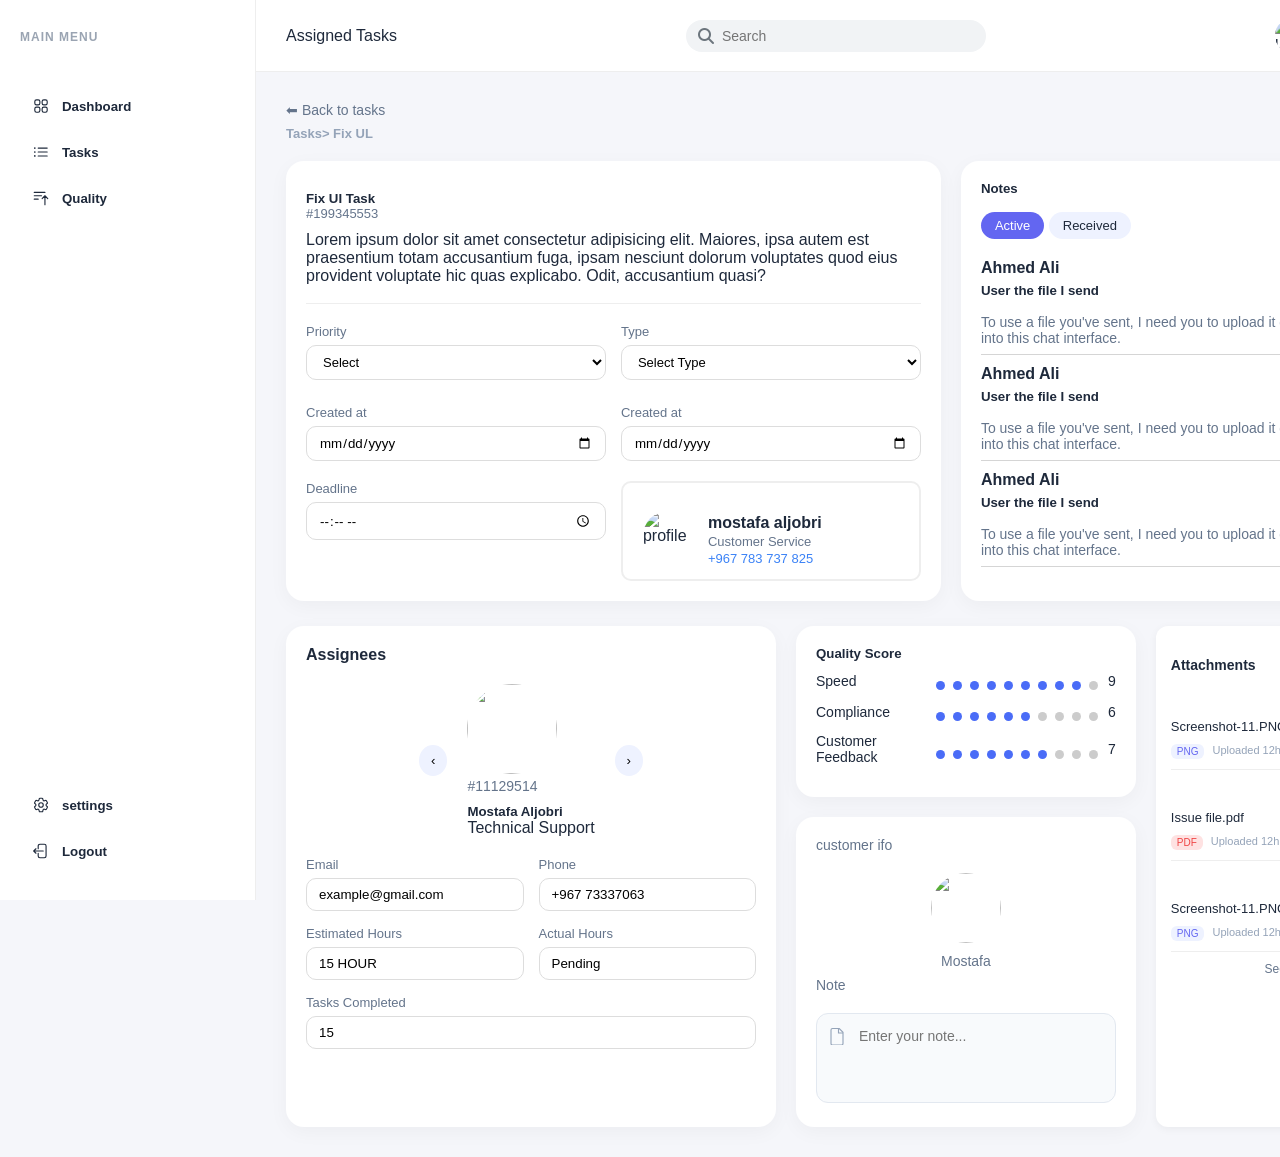
==== scot.html @ e95c5391 "first commit" ====
<!doctype html>
<html lang="ar">
  <head>
    <meta charset="UTF-8" />
    <title>Flex Layout</title>
    <link rel="stylesheet" href="scot.css" />
    <link
      rel="stylesheet"
      href="https://cdnjs.cloudflare.com/ajax/libs/font-awesome/6.5.0/css/all.min.css"
    />
  </head>
  <body>
    <aside class="aside">
      <div class="side1">
        <h6>MAIN MENU</h6>
        <br />
        <div class="saidbaar c1">
          <svg
            xmlns="http://www.w3.org/2000/svg"
            fill="none"
            viewBox="0 0 24 24"
            stroke-width="1.5"
            stroke="currentColor"
            class="size-6"
          >
            <path
              stroke-linecap="round"
              stroke-linejoin="round"
              d="M3.75 6A2.25 2.25 0 0 1 6 3.75h2.25A2.25 2.25 0 0 1 10.5 6v2.25a2.25 2.25 0 0 1-2.25 2.25H6a2.25 2.25 0 0 1-2.25-2.25V6ZM3.75 15.75A2.25 2.25 0 0 1 6 13.5h2.25a2.25 2.25 0 0 1 2.25 2.25V18a2.25 2.25 0 0 1-2.25 2.25H6A2.25 2.25 0 0 1 3.75 18v-2.25ZM13.5 6a2.25 2.25 0 0 1 2.25-2.25H18A2.25 2.25 0 0 1 20.25 6v2.25A2.25 2.25 0 0 1 18 10.5h-2.25a2.25 2.25 0 0 1-2.25-2.25V6ZM13.5 15.75a2.25 2.25 0 0 1 2.25-2.25H18a2.25 2.25 0 0 1 2.25 2.25V18A2.25 2.25 0 0 1 18 20.25h-2.25A2.25 2.25 0 0 1 13.5 18v-2.25Z"
            />
          </svg>
          <h5>Dashboard</h5>
        </div>
        <div class="saidbaar c1">
          <svg
            xmlns="http://www.w3.org/2000/svg"
            fill="none"
            viewBox="0 0 24 24"
            stroke-width="1.5"
            stroke="currentColor"
            class="size-6"
          >
            <path
              stroke-linecap="round"
              stroke-linejoin="round"
              d="M8.25 6.75h12M8.25 12h12m-12 5.25h12M3.75 6.75h.007v.008H3.75V6.75Zm.375 0a.375.375 0 1 1-.75 0 .375.375 0 0 1 .75 0ZM3.75 12h.007v.008H3.75V12Zm.375 0a.375.375 0 1 1-.75 0 .375.375 0 0 1 .75 0Zm-.375 5.25h.007v.008H3.75v-.008Zm.375 0a.375.375 0 1 1-.75 0 .375.375 0 0 1 .75 0Z"
            />
          </svg>
          <h5>Tasks</h5>
        </div>
        <div class="saidbaar c1">
          <svg
            xmlns="http://www.w3.org/2000/svg"
            fill="none"
            viewBox="0 0 24 24"
            stroke-width="1.5"
            stroke="currentColor"
            class="size-6"
          >
            <path
              stroke-linecap="round"
              stroke-linejoin="round"
              d="M3 4.5h14.25M3 9h9.75M3 13.5h5.25m5.25-.75L17.25 9m0 0L21 12.75M17.25 9v12"
            />
          </svg>
          <h5>Quality</h5>
        </div>
      </div>
      <div class="seting">
        <div class="saidbaar c1">
          <svg
            xmlns="http://www.w3.org/2000/svg"
            fill="none"
            viewBox="0 0 24 24"
            stroke-width="1.5"
            stroke="currentColor"
            class="size-6"
          >
            <path
              stroke-linecap="round"
              stroke-linejoin="round"
              d="M9.594 3.94c.09-.542.56-.94 1.11-.94h2.593c.55 0 1.02.398 1.11.94l.213 1.281c.063.374.313.686.645.87.074.04.147.083.22.127.325.196.72.257 1.075.124l1.217-.456a1.125 1.125 0 0 1 1.37.49l1.296 2.247a1.125 1.125 0 0 1-.26 1.431l-1.003.827c-.293.241-.438.613-.43.992a7.723 7.723 0 0 1 0 .255c-.008.378.137.75.43.991l1.004.827c.424.35.534.955.26 1.43l-1.298 2.247a1.125 1.125 0 0 1-1.369.491l-1.217-.456c-.355-.133-.75-.072-1.076.124a6.47 6.47 0 0 1-.22.128c-.331.183-.581.495-.644.869l-.213 1.281c-.09.543-.56.94-1.11.94h-2.594c-.55 0-1.019-.398-1.11-.94l-.213-1.281c-.062-.374-.312-.686-.644-.87a6.52 6.52 0 0 1-.22-.127c-.325-.196-.72-.257-1.076-.124l-1.217.456a1.125 1.125 0 0 1-1.369-.49l-1.297-2.247a1.125 1.125 0 0 1 .26-1.431l1.004-.827c.292-.24.437-.613.43-.991a6.932 6.932 0 0 1 0-.255c.007-.38-.138-.751-.43-.992l-1.004-.827a1.125 1.125 0 0 1-.26-1.43l1.297-2.247a1.125 1.125 0 0 1 1.37-.491l1.216.456c.356.133.751.072 1.076-.124.072-.044.146-.086.22-.128.332-.183.582-.495.644-.869l.214-1.28Z"
            />
            <path
              stroke-linecap="round"
              stroke-linejoin="round"
              d="M15 12a3 3 0 1 1-6 0 3 3 0 0 1 6 0Z"
            />
          </svg>
          <h5>settings</h5>
        </div>
        <div class="saidbaar c1">
          <svg
            xmlns="http://www.w3.org/2000/svg"
            fill="none"
            viewBox="0 0 24 24"
            stroke-width="1.5"
            stroke="currentColor"
            class="size-6"
          >
            <path
              stroke-linecap="round"
              stroke-linejoin="round"
              d="M8.25 9V5.25A2.25 2.25 0 0 1 10.5 3h6a2.25 2.25 0 0 1 2.25 2.25v13.5A2.25 2.25 0 0 1 16.5 21h-6a2.25 2.25 0 0 1-2.25-2.25V15m-3 0-3-3m0 0 3-3m-3 3H15"
            />
          </svg>
          <h5>Logout</h5>
        </div>
      </div>
    </aside>

    <div class="content">
      <header>
        Assigned Tasks
        <div class="search-box">
          <i class="fa fa-search"></i>
          <input type="text" placeholder="Search" />
        </div>
        <div class="header-right">
          <img src="photo/IMG_9889.JPG" alt="user" class="photo" />
          <span class="user-name">Mostafa</span>
          <i class="icon">🔔</i>
        </div>
      </header>

      <main>
        <p>⬅ Back to tasks</p>
        <h6>Tasks> Fix UL</h6>

        <div class="rowtop">
          <div class="card item">
            <div class="pargraph">
              <h5>Fix UI Task</h5>
              <p>#199345553</p>
            </div>
            <div>
              Lorem ipsum dolor sit amet consectetur adipisicing elit. Maiores,
              ipsa autem est praesentium totam accusantium fuga, ipsam nesciunt
              dolorum voluptates quod eius provident voluptate hic quas
              explicabo. Odit, accusantium quasi?
            </div>
            <br />
            <hr />
            <div class="aa">
              <div class="field">
                <label>Priority</label>
                <select>
                  <option value="">Select</option>
                  <option value="high">High</option>
                  <option value="mid">Mid</option>
                  <option value="low">Low</option>
                </select>
              </div>
              <div class="field">
                <label>Type</label>
                <select>
                  <option value="">Select Type</option>
                  <option value="technical">Technical</option>
                  <option value="design">Design</option>
                  <option value="bug">Bug</option>
                  <option value="feature">Feature</option>
                </select>
              </div>
              <div class="field">
                <label>Created at</label>
                <input type="date" />
              </div>
              <div class="field">
                <label>Created at</label>
                <input type="date" />
              </div>
            </div>
            <div class="form-row">
              <div class="field">
                <label for="">Deadline</label>
                <input type="time" name="" id="" />
              </div>
              <div class="customer-card">
                <div class="profile">
                  <img src="photo/IMG_9889.JPG" alt="profile" />
                  <div class="info">
                    <h5>mostafa aljobri</h5>
                    <p>Customer Service</p>
                    <p>+967 783 737 825</p>
                  </div>
                </div>
              </div>
            </div>
          </div>
          <div class="card notes-card">
            <h5>Notes</h5>

            <input type="radio" name="tabs" id="active" checked />
            <input type="radio" name="tabs" id="received" />

            <div class="tabs">
              <div class="tab-group">
                <label for="active" class="tab">Active</label>
                <label for="received" class="tab">Received</label>
              </div>

              <button class="add-note">+ Add Note</button>
            </div>
            <div class="note-parent">
              <div class="note-message">
                <div class="note-user-data">
                  <h4>Ahmed Ali</h4>
                  <span>send 12th ago</span>
                </div>
                <h5>User the file I send</h5>
                <p>
                  To use a file you've sent, I need you to upload it directly
                  into this chat interface.
                </p>
              </div>
              <div class="note-message">
                <div class="note-user-data">
                  <h4>Ahmed Ali</h4>
                  <span>send 12th ago</span>
                </div>
                <h5>User the file I send</h5>
                <p>
                  To use a file you've sent, I need you to upload it directly
                  into this chat interface.
                </p>
              </div>

              <div class="note-message">
                <div class="note-user-data">
                  <h4>Ahmed Ali</h4>
                  <span>send 12th ago</span>
                </div>
                <h5>User the file I send</h5>
                <p>
                  To use a file you've sent, I need you to upload it directly
                  into this chat interface.
                </p>
              </div>
            </div>
            <div class="content">
              <!-- Note -->
              <div class="note">
                <div class="note-header">
                  <span class="name">Ahmed Ali</span>
                  <span class="time">sent 13m ago</span>
                </div>

                <div class="note-title">Use The file I sent</div>

                <div class="note-text">
                  Follow the instructions outlined in the file to ensure
                  consistency with the latest project
                  <span class="see-more">see more</span>
                </div>
              </div>

              <hr />

              <div class="note">
                <div class="note-header">
                  <span class="name">Ahmed Ali</span>
                  <span class="time">sent 13m ago</span>
                </div>

                <div class="note-title">Use The file I sent</div>

                <div class="note-text">
                  Follow the instructions outlined in the file to ensure
                  consistency with the latest project
                  <span class="see-more">see more</span>
                </div>
              </div>

              <hr />

              <div class="note">
                <div class="note-header">
                  <span class="name">Ahmed Ali</span>
                  <span class="time">sent 13m ago</span>
                </div>

                <div class="note-title">Use The file I sent</div>

                <div class="note-text">
                  Follow the instructions outlined in the file to ensure
                  consistency with the latest project
                  <span class="see-more">see more</span>
                </div>
              </div>
            </div>
          </div>
        </div>

        <div class="rowbottom">
          <div class="assignee-card">
            <h4 class="card-title">Assignees</h4>

            <div class="profile-slider">
              <button class="arrow">&#8249;</button>

              <div class="profile">
                <img src="photo/IMG_9889.JPG" alt="" />
                <p class="id">#11129514</p>
                <h5>Mostafa Aljobri</h5>
                <span>Technical Support</span>
              </div>

              <button class="arrow">&#8250;</button>
            </div>

            <div class="info-grid">
              <div class="field">
                <label>Email</label>
                <input type="text" value="example@gmail.com" />
              </div>

              <div class="field">
                <label>Phone</label>
                <input type="text" value="+967 73337063" />
              </div>

              <div class="field">
                <label>Estimated Hours</label>
                <input type="text" value="15 HOUR" />
              </div>

              <div class="field">
                <label>Actual Hours</label>
                <input type="text" value="Pending" />
              </div>

              <div class="field full">
                <label>Tasks Completed</label>
                <input type="text" value="15" />
              </div>
            </div>
          </div>
          <div class="card6">
            <div class="card card7">
              <h5>Quality Score</h5>

              <div class="row">
                <span class="label">Speed</span>
                <div class="dots">
                  <span class="dot active"></span>
                  <span class="dot active"></span>
                  <span class="dot active"></span>
                  <span class="dot active"></span>
                  <span class="dot active"></span>
                  <span class="dot active"></span>
                  <span class="dot active"></span>
                  <span class="dot active"></span>
                  <span class="dot active"></span>
                  <span class="dot"></span>
                </div>
                <span class="score">9</span>
              </div>

              <div class="row">
                <span class="label">Compliance</span>
                <div class="dots">
                  <span class="dot active"></span>
                  <span class="dot active"></span>
                  <span class="dot active"></span>
                  <span class="dot active"></span>
                  <span class="dot active"></span>
                  <span class="dot active"></span>
                  <span class="dot"></span>
                  <span class="dot"></span>
                  <span class="dot"></span>
                  <span class="dot"></span>
                </div>
                <span class="score">6</span>
              </div>

              <div class="row">
                <span class="label">Customer Feedback</span>
                <div class="dots">
                  <span class="dot active"></span>
                  <span class="dot active"></span>
                  <span class="dot active"></span>
                  <span class="dot active"></span>
                  <span class="dot active"></span>
                  <span class="dot active"></span>
                  <span class="dot active"></span>
                  <span class="dot"></span>
                  <span class="dot"></span>
                  <span class="dot"></span>
                </div>
                <span class="score">7</span>
              </div>
            </div>
            <div class="card">
              <p>customer ifo</p>
              <div class="image"><img src="photo/IMG_9889.JPG" alt="" /></div>
              <p class="image">Mostafa</p>
              <p>Note</p>
              <div class="field">
                <div class="input-wrapper">
                  <!-- أيقونة SVG احترافية -->
                  <svg class="icon" viewBox="0 0 24 24" fill="none">
                    <path
                      d="M6 2h9l5 5v15a2 2 0 0 1-2 2H6a2 2 0 0 1-2-2V4a2 2 0 0 1 2-2z"
                      stroke="currentColor"
                      stroke-width="1.5"
                    />
                    <path
                      d="M14 2v6h6"
                      stroke="currentColor"
                      stroke-width="1.5"
                    />
                  </svg>

                  <textarea placeholder="Enter your note..."></textarea>
                </div>
              </div>
            </div>
          </div>
          <div class="card attachments-card">
            <div class="card-header">
              <h5>Attachments</h5>
              <button class="icon-btn">＋</button>
            </div>

            <div class="file">
              <div class="file-info">
                <div class="file-name">Screenshot-11.PNG</div>
                <div class="file-meta">
                  <span class="type">PNG</span>
                  <span>Uploaded 12h ago</span>
                </div>
              </div>
              <div class="file-actions">
                <button class="download-btn" title="Download">
                  <!-- أيقونة تحميل احترافية -->
                  <svg viewBox="0 0 24 24" fill="none">
                    <path
                      d="M12 3v12"
                      stroke="currentColor"
                      stroke-width="1.8"
                      stroke-linecap="round"
                    />
                    <path
                      d="M7 10l5 5 5-5"
                      stroke="currentColor"
                      stroke-width="1.8"
                      stroke-linecap="round"
                      stroke-linejoin="round"
                    />
                    <path
                      d="M5 21h14"
                      stroke="currentColor"
                      stroke-width="1.8"
                      stroke-linecap="round"
                    />
                  </svg>
                </button>

                <button class="more-btn" title="More">⋮</button>
              </div>
            </div>

            <div class="file">
              <div class="file-info">
                <div class="file-name">Issue file.pdf</div>
                <div class="file-meta">
                  <span class="type pdf">PDF</span>
                  <span>Uploaded 12h ago</span>
                </div>
              </div>
              <div class="file-actions">
                <button class="download-btn" title="Download">
                  <!-- أيقونة تحميل احترافية -->
                  <svg viewBox="0 0 24 24" fill="none">
                    <path
                      d="M12 3v12"
                      stroke="currentColor"
                      stroke-width="1.8"
                      stroke-linecap="round"
                    />
                    <path
                      d="M7 10l5 5 5-5"
                      stroke="currentColor"
                      stroke-width="1.8"
                      stroke-linecap="round"
                      stroke-linejoin="round"
                    />
                    <path
                      d="M5 21h14"
                      stroke="currentColor"
                      stroke-width="1.8"
                      stroke-linecap="round"
                    />
                  </svg>
                </button>

                <button class="more-btn" title="More">⋮</button>
              </div>
            </div>
            <div class="file">
              <div class="file-info">
                <div class="file-name">Screenshot-11.PNG</div>
                <div class="file-meta">
                  <span class="type">PNG</span>
                  <span>Uploaded 12h ago</span>
                </div>
              </div>
              <div class="file-actions">
                <button class="download-btn" title="Download">
                  <!-- أيقونة تحميل احترافية -->
                  <svg viewBox="0 0 24 24" fill="none">
                    <path
                      d="M12 3v12"
                      stroke="currentColor"
                      stroke-width="1.8"
                      stroke-linecap="round"
                    />
                    <path
                      d="M7 10l5 5 5-5"
                      stroke="currentColor"
                      stroke-width="1.8"
                      stroke-linecap="round"
                      stroke-linejoin="round"
                    />
                    <path
                      d="M5 21h14"
                      stroke="currentColor"
                      stroke-width="1.8"
                      stroke-linecap="round"
                    />
                  </svg>
                </button>

                <button class="more-btn" title="More">⋮</button>
              </div>
            </div>
            <p class="see-all">See All</p>
          </div>
        </div>
      </main>
    </div>
  </body>
</html>
---- scot.css ----
/* ===============================
   RESET
================================= */
* {
  margin: 0;
  padding: 0;
  box-sizing: border-box;
  font-family: "Cairo", sans-serif;
}

body {
  display: flex;
  min-height: 100vh;
  background: #f5f6fa;
  color: #1e293b;
}
hr {
  color: #2d2f3114;
}

/* ===============================
   SIDEBAR
================================= */
.aside {
  width: 20%;
  background: #ffffff;
  padding: 30px 20px;
  display: flex;
  flex-direction: column;
  justify-content: space-between;
  border-right: 1px solid #eee;

  position: fixed; /* هذا يجعلها ثابتة على الشاشة */
  top: 0; /* من أعلى الشاشة */
  left: 0; /* على اليسار */
  height: 100vh; /* كامل ارتفاع الشاشة */
  overflow-y: auto;
  z-index: 100;
}

.aside h6 {
  font-size: 12px;
  letter-spacing: 1px;
  color: #9aa4b2;
  margin-bottom: 25px;
}

.saidbaar {
  display: flex;
  align-items: center;
  gap: 12px;
  padding: 10px 12px;
  border-radius: 10px;
  cursor: pointer;
  transition: 0.2s;
  margin-bottom: 8px;
}

.saidbaar:hover {
  background: #eef2ff;
  color: #4f46e5;
}

.saidbaar svg {
  width: 18px;
}

.seting {
  /* margin-top: 685px; */
  height: 10%;
}

/* ===============================
   CONTENT
================================= */
.content {
  flex: 1;
  display: flex;
  flex-direction: column;
  margin-left: 20%;
}

/* ===============================
   HEADER
================================= */
header {
  background: #ffffff;
  padding: 18px 30px;
  display: flex;
  align-items: center;
  justify-content: space-between;
  border-bottom: 1px solid #eee;
}
.search-box {
  display: flex;
  align-items: center;
  width: 300px;
  padding: 8px 12px;
  border-radius: 25px;
  background-color: #f1f3f5;
}

.search-box i {
  color: #6c757d;
  margin-right: 8px;
}

.search-box input {
  border: none;
  background: transparent;
  outline: none;
  width: 100%;
  font-size: 14px;
}

.header-right {
  display: flex;
  align-items: center;
  gap: 12px;
}

.photo {
  width: 35px;
  height: 35px;
  border-radius: 50%;
}

/* ===============================
   MAIN
================================= */
main {
  padding: 30px;
}

main p {
  font-size: 14px;
  color: #64748b;
  margin-bottom: 8px;
}

main h6 {
  font-size: 13px;
  color: #94a3b8;
  margin-bottom: 20px;
}

/* ===============================
   CARDS
================================= */
.card,
.assignee-card,
.card6 > .card {
  background: #ffffff;
  border-radius: 18px;
  padding: 20px;
  box-shadow: 0 5px 20px rgba(0, 0, 0, 0.04);
}
.rowtop {
  display: flex;
  gap: 20px;
}
.rowtop .card {
  flex: 1;
}
.aa {
  width: 100%;
  display: grid;
  grid-template-columns: repeat(2, 1fr);
  gap: 15px;
  margin-top: 20px;
  flex-wrap: wrap;
}
.field {
  flex: 50%;
  display: flex;
  flex-direction: column;
  gap: 6px;
}
.field select {
  padding: 8px 12px;
  border-radius: 10px;
  border: 1px solid #ddd;
  outline: none;
  font-size: 13px;
  background: #fff;
  cursor: pointer;
}

.field select:focus {
  border-color: #3b82f6;
}
.field label {
  font-size: 13px;
  color: #64748b;
}

.field input {
  padding: 8px 12px;
  border-radius: 10px;
  border: 1px solid #ddd;
  outline: none;
}
.pargraph {
  display: flex;
  justify-content: space-between;
  align-items: start;
  flex-direction: column;
}

.pargraph h5 {
  margin: 0;
}

.pargraph p {
  margin: 0;
  color: #64748b;
  font-size: 13px;
}

.card div {
  margin-top: 10px;
}

hr {
  border: none;
  border-top: 1px solid #eee;
}

.form-row {
  display: flex;
  gap: 15px;
  flex-wrap: wrap;
}
.field,
.customer-card {
  flex: 1 1 200px;
}
.customer-card {
  background: #fff;
  padding: 0 20px;
  border: #eee 2px solid;
  border-radius: 10px;
  height: 100px;
  display: flex;
  align-items: center;
}
.customer-card .profile {
  display: flex;
  align-items: center;
  gap: 15px;
}

/* الصورة */
.customer-card .profile img {
  width: 50px;
  height: 50px;
  border-radius: 50%;
  object-fit: cover;
}

/* معلومات الشخص */
.customer-card .profile .info h5 {
  margin: 0;
  font-size: 16px;
}

.customer-card .profile .info p {
  margin: 2px 0;
  font-size: 13px;
  color: #64748b;
}

/* لون رقم الهاتف أزرق */
.customer-card .profile .info p:last-child {
  color: #3b82f6; /* هذا السطر يجعل رقم الهاتف أزرق */
  font-weight: 500; /* اختياري */
}
/* ===============================
   NOTES
================================= */
/* إخفاء الراديو */
.card input[type="radio"] {
  display: none;
}

/* التبويب النشط */
#active:checked ~ .tabs label[for="active"],
#received:checked ~ .tabs label[for="received"] {
  background: #6366f1;
  color: #fff;
}

/* إخفاء كل المحتوى */
.card .content {
  display: none;
}

/* تنسيق بسيط للملاحظة */
.note {
  margin-top: 10px;
}
.notes-card {
  max-width: 40%;
}
.tabs {
  display: flex;
  align-items: center;
  gap: 10px;
  margin: 15px 0;
}

.tab {
  font-size: 13px;
  padding: 6px 14px;
  border-radius: 15px;
  background: #eef2ff;
  cursor: pointer;
}

.add-note {
  margin-left: auto;
  border: none;
  background: #6366f1;
  color: white;
  padding: 6px 12px;
  border-radius: 12px;
  cursor: pointer;
  font-size: 12px;
}
.note-parent {
  display: flex;
  justify-content: space-between;
  flex-direction: column;
  white-space: pre-line;
  margin: 0 !important;
}

.note-user-data {
  display: flex;
  justify-content: space-between;
  flex-direction: row;
  padding: 0 0 6px 0;
}
.note-user-data span {
  size: 10px;
  color: gray;
  font-size: 12px;
}

.note-message {
  display: flex;
  flex-direction: column;
  border-bottom: 1px rgba(128, 128, 128, 0.334) solid;
  padding: 0;
  margin: 0;
  margin-top: 0 !important;
}

/* ===============================
   ROW BOTTOM
================================= */
.rowbottom {
  display: flex;
  gap: 20px;
  margin-top: 25px;
}

.assignee-card {
  flex: 2;
}

.card6 {
  flex: 1.5;
  display: flex;
  flex-direction: column;
  gap: 20px;
}

.rowbottom > .card {
  flex: 1;
}

/* ===============================
   PROFILE
================================= */
.profile-slider {
  display: flex;
  align-items: center;
  justify-content: center;
  gap: 20px;
  margin: 20px 0;
}

.profile img {
  width: 90px;
  height: 90px;
  border-radius: 50%;
}

.profile h5 {
  margin-top: 10px;
}

.arrow {
  background: #eef2ff;
  border: none;
  padding: 8px 12px;
  border-radius: 50%;
  cursor: pointer;
}

.info-grid {
  display: grid;
  grid-template-columns: repeat(2, 1fr);
  gap: 15px;
}

.full {
  grid-column: span 2;
}

.card7 {
  /* احذف width لو موجود */
  /* خليه ياخذ نفس حجم الكاردات الثانية */
  padding: 15px;
}

.row {
  display: flex;
  align-items: center;
  justify-content: space-between; /* يخلي التوزيع مرتب داخل نفس العرض */
  margin-bottom: 12px;
}

.label {
  min-width: 120px;
  font-size: 14px;
}

.dots {
  display: flex;
  gap: 8px; /* 🔥 هنا كبرنا المسافة */
}

.dot {
  width: 9px;
  height: 9px;
  border-radius: 50%;
  background: #ccc;
}

.dot.active {
  background: #4a6cf7;
}

.score {
  margin-left: 10px;
  font-size: 14px;
}
/* ===============================
   CUSTOMER CARD
================================= */
.image {
  display: flex;
  justify-content: center;
}
.image img {
  width: 70px;
  height: 70px;
  border-radius: 50%;
  margin: 10px 0;
}
.field {
  width: 100%;
}

.input-wrapper {
  position: relative;
}

/* textarea */
.input-wrapper textarea {
  width: 100%;
  height: 90px;
  background: #f8fafc;
  border-radius: 12px;
  border: 1px solid #e2e8f0;
  padding: 14px 12px 12px 42px; /* 🔥 مساحة للأيقونة */
  resize: none;
  outline: none;
  font-size: 14px;
  transition: 0.3s ease;
  font-family: inherit;
}

/* hover */
.input-wrapper textarea:hover {
  border-color: #cbd5e1;
}

/* focus احترافي */
.input-wrapper textarea:focus {
  border-color: #4a6cf7;
  background: #fff;
  box-shadow: 0 0 0 3px rgba(74, 108, 247, 0.1);
}

/* الأيقونة */
.input-wrapper .icon {
  position: absolute;
  left: 12px;
  top: 14px; /* 🔥 مرفوعة بشكل مدروس */
  width: 18px;
  height: 18px;
  color: #94a3b8;
  pointer-events: none;
  transition: 0.3s;
}

/* تغيير لون الأيقونة عند التركيز */
.input-wrapper textarea:focus + .icon,
.input-wrapper textarea:focus ~ .icon {
  color: #4a6cf7;
}
/* الكارد */
.attachments-card {
  width: 300px;
  background: #fff;
  padding: 15px;
  border-radius: 12px;
  box-shadow: 0 2px 8px rgba(0, 0, 0, 0.05);
  font-family: Arial, sans-serif;
}

/* الهيدر */
.card-header {
  display: flex;
  justify-content: space-between;
  align-items: center;
  margin-bottom: 10px;
}

.card-header h5 {
  font-size: 14px;
  font-weight: 600;
}

/* زر الإضافة */
.icon-btn {
  border: none;
  background: #eef2ff;
  color: #6366f1;
  width: 28px;
  height: 28px;
  border-radius: 8px;
  cursor: pointer;
  transition: 0.2s;
}

.icon-btn:hover {
  background: #6366f1;
  color: #fff;
}

/* كل ملف */
.file {
  display: flex;
  justify-content: space-between;
  align-items: center;
  padding: 10px 0;
  border-bottom: 1px solid #eee;
  transition: 0.2s;
}

.file:hover {
  background: #f8fafc;
  padding-left: 5px;
  padding-right: 5px;
  border-radius: 8px;
}

/* اسم الملف */
.file-name {
  font-size: 13px;
  font-weight: 500;
}

/* التفاصيل */
.file-meta {
  font-size: 11px;
  color: #94a3b8;
  margin-top: 3px;
  display: flex;
  gap: 8px;
}

/* نوع الملف */
.type {
  background: #eef2ff;
  color: #6366f1;
  padding: 2px 6px;
  border-radius: 6px;
  font-size: 10px;
}

.type.pdf {
  background: #fee2e2;
  color: #ef4444;
}

/* الأزرار */
.file-actions {
  display: flex;
  align-items: center;
  gap: 6px;
}

/* زر التحميل */
.download-btn {
  width: 32px;
  height: 32px;
  border: none;
  background: #eef2ff;
  color: #6366f1;
  border-radius: 8px;
  display: flex;
  align-items: center;
  justify-content: center;
  cursor: pointer;
  transition: 0.2s ease;
}

.download-btn svg {
  width: 18px;
  height: 18px;
}

.download-btn:hover {
  background: #6366f1;
  color: #fff;
  transform: translateY(-1px);
}

/* زر المزيد */
.more-btn {
  border: none;
  background: transparent;
  font-size: 16px;
  cursor: pointer;
  color: #64748b;
  transition: 0.2s;
}

.more-btn:hover {
  color: #111827;
}

/* See all */
.see-all {
  text-align: center;
  margin-top: 10px;
  font-size: 12px;
  color: #64748b;
  cursor: pointer;
  transition: 0.2s;
}

.see-all:hover {
  color: #6366f1;
}

/* --- news  */
/* ===============================
   RESPONSIVE
================================= */

/* 📱 موبايل */
@media (max-width: 768px) {
  body {
    flex-direction: column;
  }

  /* اخفاء السايدبار */
  .aside {
    position: relative;
    width: 100%;
    height: auto;
    flex-direction: row;
    overflow-x: auto;
    border-right: none;
    border-bottom: 1px solid #eee;
  }

  .side1,
  .seting {
    display: flex;
    gap: 10px;
  }

  .saidbaar h5 {
    display: none; /* نخلي فقط الأيقونات */
  }

  /* المحتوى */
  .content {
    margin-left: 0;
  }

  /* الهيدر */
  header {
    flex-direction: column;
    gap: 10px;
    align-items: flex-start;
  }

  .search-box {
    width: 100%;
  }

  /* الصف العلوي */
  .rowtop {
    flex-direction: column;
  }

  .notes-card {
    max-width: 100%;
  }

  /* الفورم */
  .aa {
    grid-template-columns: 1fr;
  }

  .form-row {
    flex-direction: column;
  }

  /* الصف السفلي */
  .rowbottom {
    flex-direction: column;
  }

  .info-grid {
    grid-template-columns: 1fr;
  }

  .full {
    grid-column: span 1;
  }

  /* الكارد الأخير */
  .attachments-card {
    width: 100%;
  }
}

/* 📲 تابلت */
@media (max-width: 1024px) {
  .aside {
    width: 70px;
    padding: 20px 10px;
  }

  .saidbaar h5 {
    display: none;
  }

  .content {
    margin-left: 70px;
  }

  .rowtop {
    flex-direction: column;
  }

  .rowbottom {
    flex-direction: column;
  }

  .notes-card {
    max-width: 100%;
  }

  .attachments-card {
    width: 100%;
  }
}
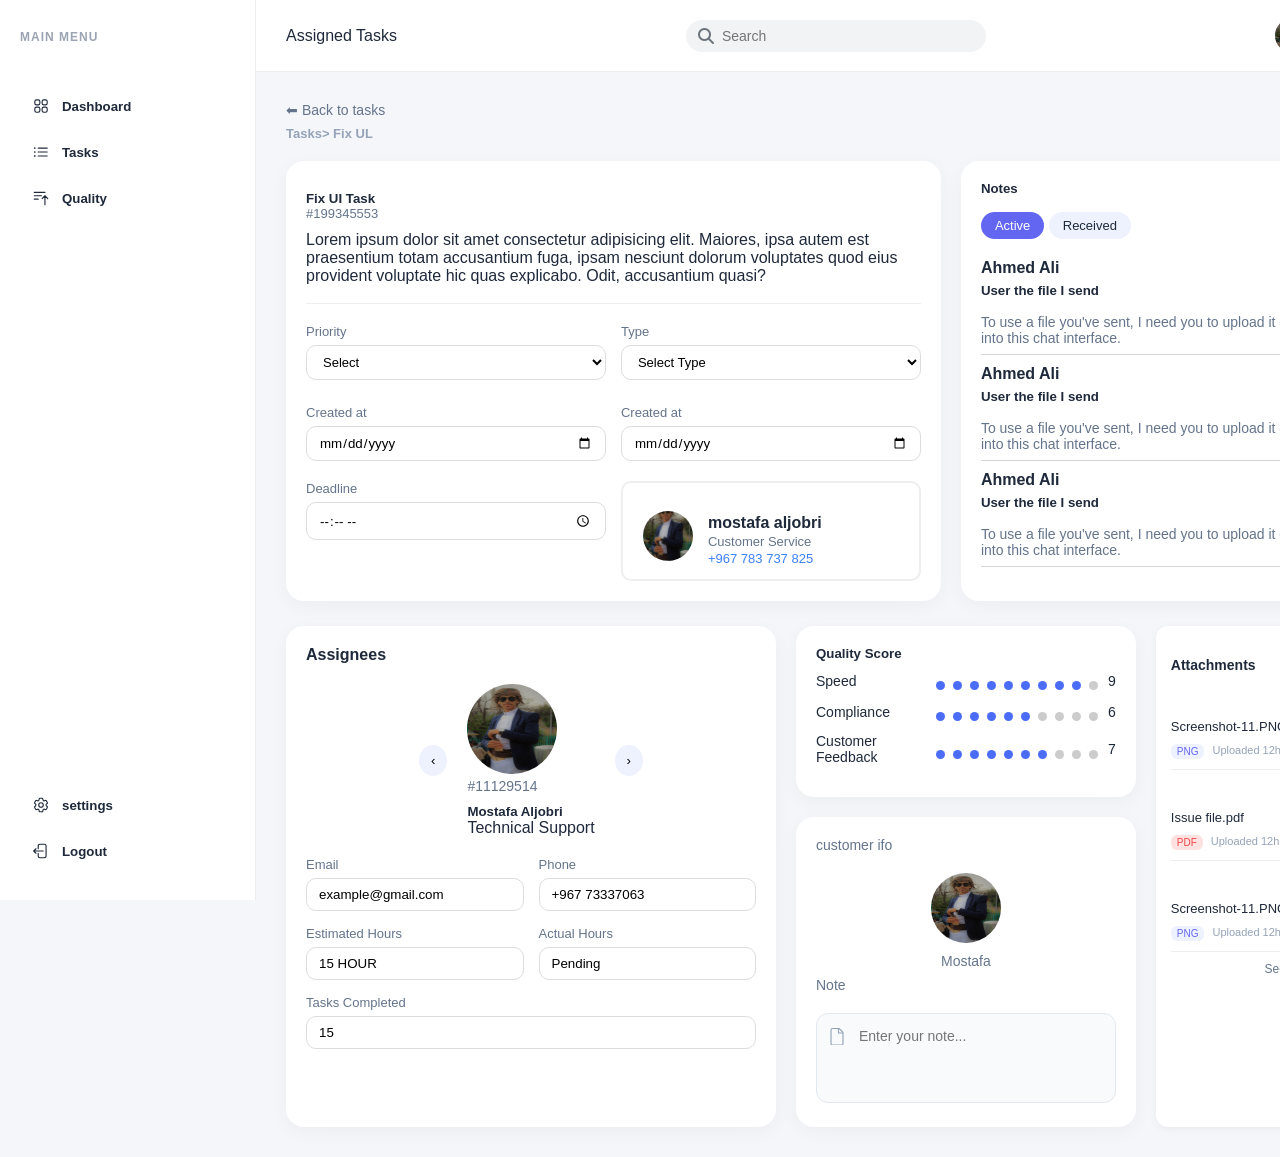
==== commit fe842503: "delete comment" ====
--- a/scot.html
+++ b/scot.html
@@ -397,7 +397,6 @@
               <p>Note</p>
               <div class="field">
                 <div class="input-wrapper">
-                  <!-- أيقونة SVG احترافية -->
                   <svg class="icon" viewBox="0 0 24 24" fill="none">
                     <path
                       d="M6 2h9l5 5v15a2 2 0 0 1-2 2H6a2 2 0 0 1-2-2V4a2 2 0 0 1 2-2z"
@@ -432,7 +431,6 @@
               </div>
               <div class="file-actions">
                 <button class="download-btn" title="Download">
-                  <!-- أيقونة تحميل احترافية -->
                   <svg viewBox="0 0 24 24" fill="none">
                     <path
                       d="M12 3v12"
@@ -470,7 +468,6 @@
               </div>
               <div class="file-actions">
                 <button class="download-btn" title="Download">
-                  <!-- أيقونة تحميل احترافية -->
                   <svg viewBox="0 0 24 24" fill="none">
                     <path
                       d="M12 3v12"
@@ -507,7 +504,6 @@
               </div>
               <div class="file-actions">
                 <button class="download-btn" title="Download">
-                  <!-- أيقونة تحميل احترافية -->
                   <svg viewBox="0 0 24 24" fill="none">
                     <path
                       d="M12 3v12"
--- a/scot.css
+++ b/scot.css
@@ -1,6 +1,3 @@
-/* ===============================
-   RESET
-================================= */
 * {
   margin: 0;
   padding: 0;
@@ -18,9 +15,6 @@
   color: #2d2f3114;
 }
 
-/* ===============================
-   SIDEBAR
-================================= */
 .aside {
   width: 20%;
   background: #ffffff;
@@ -30,10 +24,10 @@
   justify-content: space-between;
   border-right: 1px solid #eee;
 
-  position: fixed; /* هذا يجعلها ثابتة على الشاشة */
-  top: 0; /* من أعلى الشاشة */
-  left: 0; /* على اليسار */
-  height: 100vh; /* كامل ارتفاع الشاشة */
+  position: fixed;
+  top: 0;
+  left: 0;
+  height: 100vh;
   overflow-y: auto;
   z-index: 100;
 }
@@ -66,13 +60,9 @@
 }
 
 .seting {
-  /* margin-top: 685px; */
   height: 10%;
 }
 
-/* ===============================
-   CONTENT
-================================= */
 .content {
   flex: 1;
   display: flex;
@@ -80,9 +70,6 @@
   margin-left: 20%;
 }
 
-/* ===============================
-   HEADER
-================================= */
 header {
   background: #ffffff;
   padding: 18px 30px;
@@ -125,9 +112,6 @@
   border-radius: 50%;
 }
 
-/* ===============================
-   MAIN
-================================= */
 main {
   padding: 30px;
 }
@@ -144,9 +128,6 @@
   margin-bottom: 20px;
 }
 
-/* ===============================
-   CARDS
-================================= */
 .card,
 .assignee-card,
 .card6 > .card {
@@ -250,7 +231,6 @@
   gap: 15px;
 }
 
-/* الصورة */
 .customer-card .profile img {
   width: 50px;
   height: 50px;
@@ -258,7 +238,6 @@
   object-fit: cover;
 }
 
-/* معلومات الشخص */
 .customer-card .profile .info h5 {
   margin: 0;
   font-size: 16px;
@@ -270,32 +249,24 @@
   color: #64748b;
 }
 
-/* لون رقم الهاتف أزرق */
 .customer-card .profile .info p:last-child {
-  color: #3b82f6; /* هذا السطر يجعل رقم الهاتف أزرق */
-  font-weight: 500; /* اختياري */
-}
-/* ===============================
-   NOTES
-================================= */
-/* إخفاء الراديو */
+  color: #3b82f6;
+  font-weight: 500;
+}
 .card input[type="radio"] {
   display: none;
 }
 
-/* التبويب النشط */
 #active:checked ~ .tabs label[for="active"],
 #received:checked ~ .tabs label[for="received"] {
   background: #6366f1;
   color: #fff;
 }
 
-/* إخفاء كل المحتوى */
 .card .content {
   display: none;
 }
 
-/* تنسيق بسيط للملاحظة */
 .note {
   margin-top: 10px;
 }
@@ -356,9 +327,6 @@
   margin-top: 0 !important;
 }
 
-/* ===============================
-   ROW BOTTOM
-================================= */
 .rowbottom {
   display: flex;
   gap: 20px;
@@ -380,9 +348,6 @@
   flex: 1;
 }
 
-/* ===============================
-   PROFILE
-================================= */
 .profile-slider {
   display: flex;
   align-items: center;
@@ -420,15 +385,13 @@
 }
 
 .card7 {
-  /* احذف width لو موجود */
-  /* خليه ياخذ نفس حجم الكاردات الثانية */
   padding: 15px;
 }
 
 .row {
   display: flex;
   align-items: center;
-  justify-content: space-between; /* يخلي التوزيع مرتب داخل نفس العرض */
+  justify-content: space-between;
   margin-bottom: 12px;
 }
 
@@ -439,7 +402,7 @@
 
 .dots {
   display: flex;
-  gap: 8px; /* 🔥 هنا كبرنا المسافة */
+  gap: 8px;
 }
 
 .dot {
@@ -457,9 +420,7 @@
   margin-left: 10px;
   font-size: 14px;
 }
-/* ===============================
-   CUSTOMER CARD
-================================= */
+
 .image {
   display: flex;
   justify-content: center;
@@ -478,14 +439,13 @@
   position: relative;
 }
 
-/* textarea */
 .input-wrapper textarea {
   width: 100%;
   height: 90px;
   background: #f8fafc;
   border-radius: 12px;
   border: 1px solid #e2e8f0;
-  padding: 14px 12px 12px 42px; /* 🔥 مساحة للأيقونة */
+  padding: 14px 12px 12px 42px;
   resize: none;
   outline: none;
   font-size: 14px;
@@ -493,23 +453,20 @@
   font-family: inherit;
 }
 
-/* hover */
 .input-wrapper textarea:hover {
   border-color: #cbd5e1;
 }
 
-/* focus احترافي */
 .input-wrapper textarea:focus {
   border-color: #4a6cf7;
   background: #fff;
   box-shadow: 0 0 0 3px rgba(74, 108, 247, 0.1);
 }
 
-/* الأيقونة */
 .input-wrapper .icon {
   position: absolute;
   left: 12px;
-  top: 14px; /* 🔥 مرفوعة بشكل مدروس */
+  top: 14px;
   width: 18px;
   height: 18px;
   color: #94a3b8;
@@ -517,12 +474,10 @@
   transition: 0.3s;
 }
 
-/* تغيير لون الأيقونة عند التركيز */
 .input-wrapper textarea:focus + .icon,
 .input-wrapper textarea:focus ~ .icon {
   color: #4a6cf7;
 }
-/* الكارد */
 .attachments-card {
   width: 300px;
   background: #fff;
@@ -532,7 +487,6 @@
   font-family: Arial, sans-serif;
 }
 
-/* الهيدر */
 .card-header {
   display: flex;
   justify-content: space-between;
@@ -545,7 +499,6 @@
   font-weight: 600;
 }
 
-/* زر الإضافة */
 .icon-btn {
   border: none;
   background: #eef2ff;
@@ -562,7 +515,6 @@
   color: #fff;
 }
 
-/* كل ملف */
 .file {
   display: flex;
   justify-content: space-between;
@@ -579,13 +531,11 @@
   border-radius: 8px;
 }
 
-/* اسم الملف */
 .file-name {
   font-size: 13px;
   font-weight: 500;
 }
 
-/* التفاصيل */
 .file-meta {
   font-size: 11px;
   color: #94a3b8;
@@ -594,7 +544,6 @@
   gap: 8px;
 }
 
-/* نوع الملف */
 .type {
   background: #eef2ff;
   color: #6366f1;
@@ -608,14 +557,12 @@
   color: #ef4444;
 }
 
-/* الأزرار */
 .file-actions {
   display: flex;
   align-items: center;
   gap: 6px;
 }
 
-/* زر التحميل */
 .download-btn {
   width: 32px;
   height: 32px;
@@ -641,7 +588,6 @@
   transform: translateY(-1px);
 }
 
-/* زر المزيد */
 .more-btn {
   border: none;
   background: transparent;
@@ -655,7 +601,6 @@
   color: #111827;
 }
 
-/* See all */
 .see-all {
   text-align: center;
   margin-top: 10px;
@@ -669,18 +614,11 @@
   color: #6366f1;
 }
 
-/* --- news  */
-/* ===============================
-   RESPONSIVE
-================================= */
-
-/* 📱 موبايل */
 @media (max-width: 768px) {
   body {
     flex-direction: column;
   }
 
-  /* اخفاء السايدبار */
   .aside {
     position: relative;
     width: 100%;
@@ -698,15 +636,13 @@
   }
 
   .saidbaar h5 {
-    display: none; /* نخلي فقط الأيقونات */
-  }
-
-  /* المحتوى */
+    display: none;
+  }
+
   .content {
     margin-left: 0;
   }
 
-  /* الهيدر */
   header {
     flex-direction: column;
     gap: 10px;
@@ -717,7 +653,6 @@
     width: 100%;
   }
 
-  /* الصف العلوي */
   .rowtop {
     flex-direction: column;
   }
@@ -726,7 +661,6 @@
     max-width: 100%;
   }
 
-  /* الفورم */
   .aa {
     grid-template-columns: 1fr;
   }
@@ -735,7 +669,6 @@
     flex-direction: column;
   }
 
-  /* الصف السفلي */
   .rowbottom {
     flex-direction: column;
   }
@@ -748,13 +681,11 @@
     grid-column: span 1;
   }
 
-  /* الكارد الأخير */
   .attachments-card {
     width: 100%;
   }
 }
 
-/* 📲 تابلت */
 @media (max-width: 1024px) {
   .aside {
     width: 70px;
